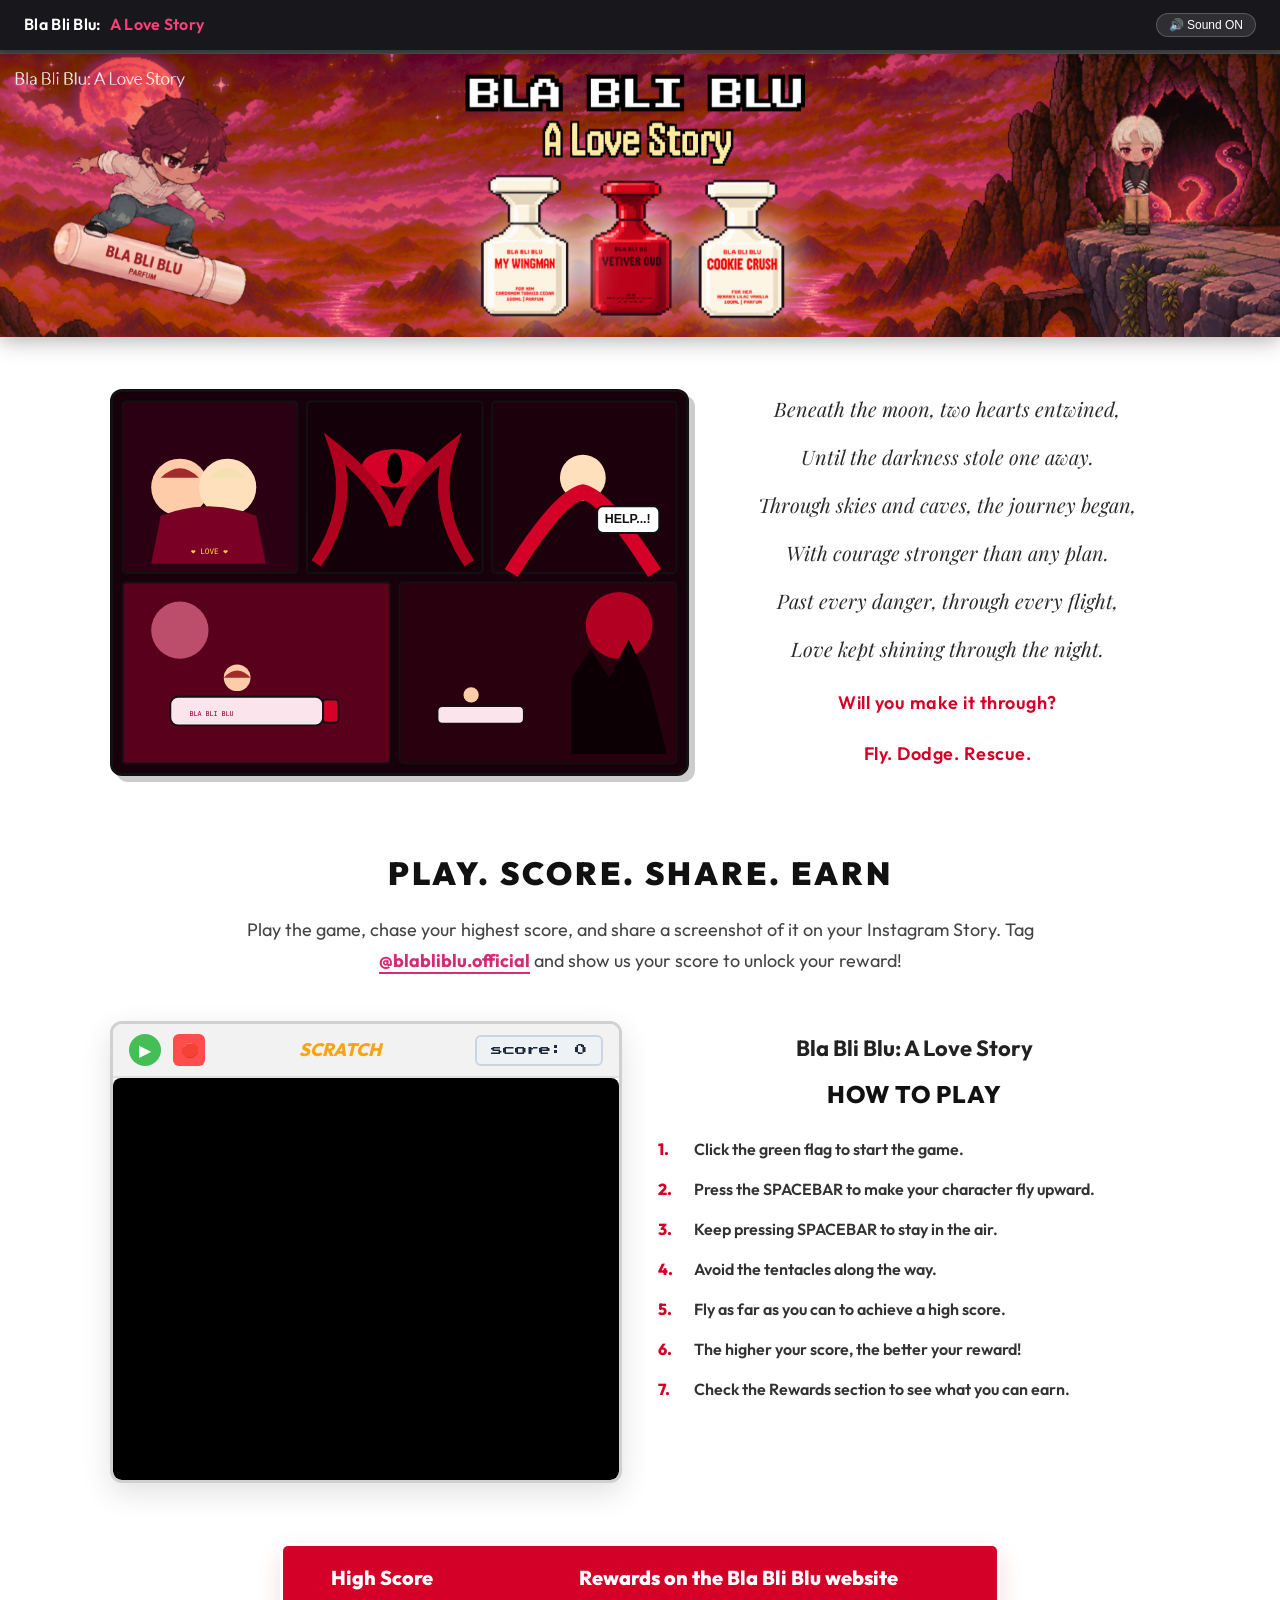
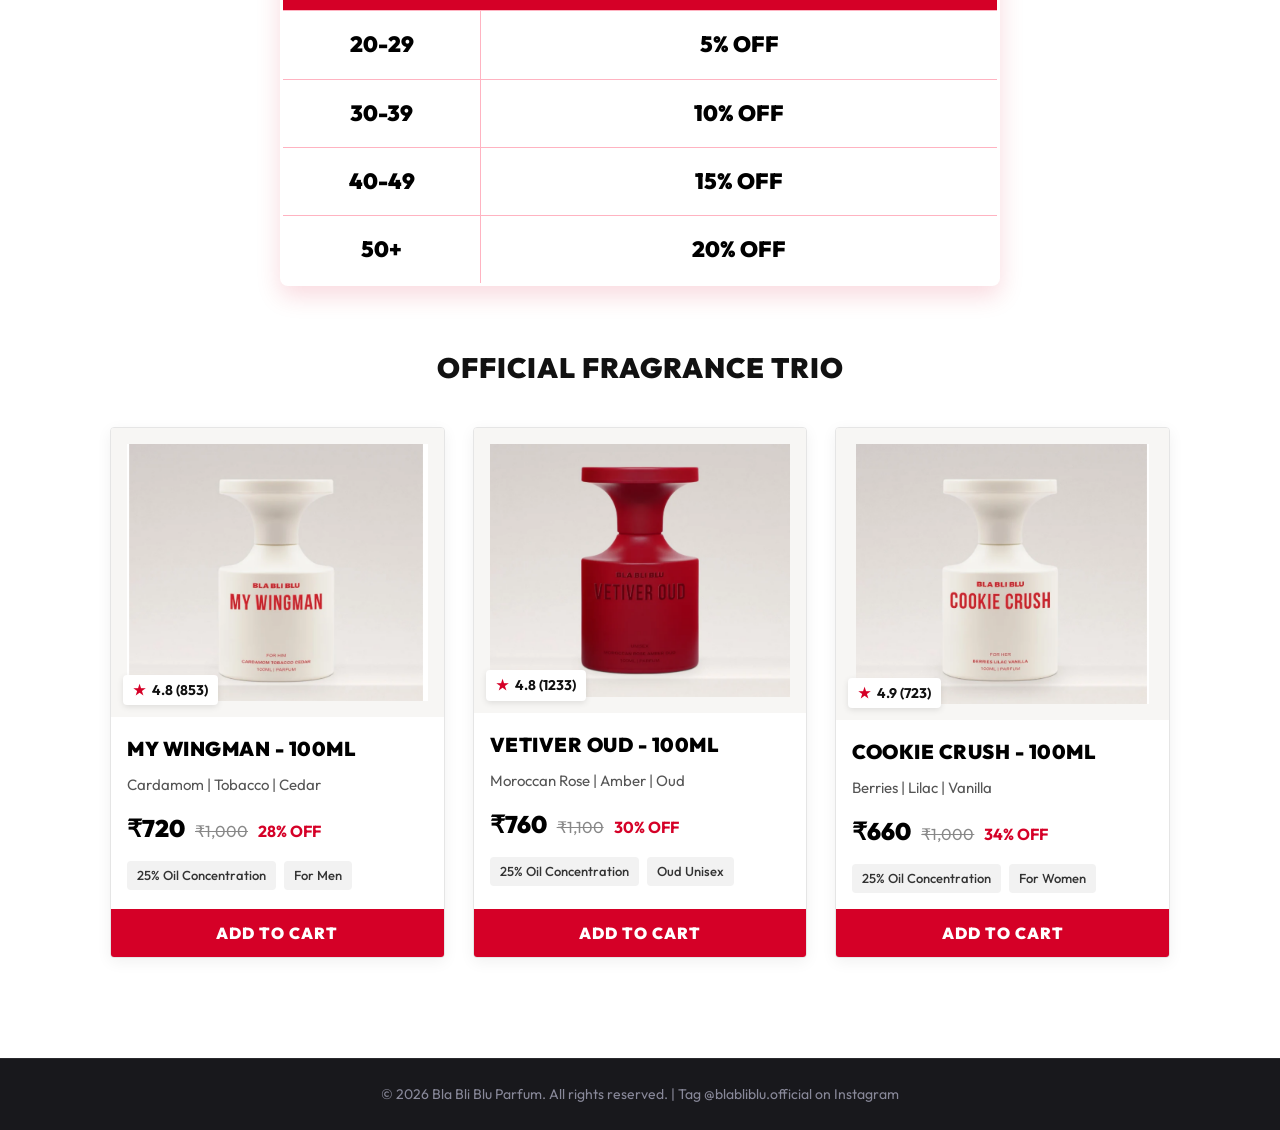
==== index.html @ e3fe6ef6 "Initial commit" ====
<!DOCTYPE html>
<html lang="en">
<head>
  <meta charset="UTF-8">
  <meta name="viewport" content="width=device-width, initial-scale=1.0">
  <title>Bla Bli Blu: A Love Story - Official Game & Fragrances</title>
  <meta name="description" content="Play Bla Bli Blu: A Love Story mini-game. Fly on your perfume rocket, dodge creepy tentacles, chase your high score, and unlock exclusive site rewards up to 20% OFF!">
  <link rel="stylesheet" href="styles.css">
</head>
<body>

  <!-- Top Navigation Bar -->
  <header class="site-header">
    <div class="brand">
      Bla Bli Blu: <span>A Love Story</span>
    </div>
    <button class="header-audio-toggle" id="btnAudioToggle" onclick="toggleAudio()">
      🔊 Sound ON
    </button>
  </header>

  <!-- Hero Banner Container (Displays assets/banner.png) -->
  <section class="hero-banner-wrap">
    <img 
      src="assets/banner.png" 
      alt="Bla Bli Blu: A Love Story Banner" 
      class="hero-banner-img"
    >
  </section>

  <!-- Main Content Container -->
  <main class="content-container">

    <!-- Story Gallery & Poem Section -->
    <section class="story-grid-section">
      <!-- 5 Comic Panels Image Card (assets/comic.png with robust fallbacks) -->
      <div class="comic-single-card">
        <img 
          src="assets/comic.png" 
          alt="Bla Bli Blu: A Love Story Comic Panels"
          id="comicStoryImg"
          onerror="this.src='media__1789239746886.png'; this.onerror=function(){ this.src='file:///C:/Users/chand/.gemini/antigravity-ide/brain/ad5d8346-c7cc-41c5-a336-2d7b3becb6f8/media__1789240335568.png'; this.onerror=function(){ this.src='assets/comic.svg'; }; };"
        >
      </div>

      <!-- Poem Column -->
      <div class="poem-container">
        <div class="poem-text">
          <p>Beneath the moon, two hearts entwined,</p>
          <p>Until the darkness stole one away.</p>
          <p>Through skies and caves, the journey began,</p>
          <p>With courage stronger than any plan.</p>
          <p>Past every danger, through every flight,</p>
          <p>Love kept shining through the night.</p>
          <p class="poem-highlight">Will you make it through?</p>
          <p class="poem-highlight">Fly. Dodge. Rescue.</p>
        </div>
      </div>
    </section>

    <!-- Campaign Tagline Section -->
    <section class="promo-callout">
      <h2 class="promo-heading">PLAY. SCORE. SHARE. EARN</h2>
      <p class="promo-description">
        Play the game, chase your highest score, and share a screenshot of it on your Instagram Story. 
        Tag <a href="https://instagram.com/blabliblu.official" target="_blank" class="insta-tag">@blabliblu.official</a> and show us your score to unlock your reward!
      </p>
    </section>

    <!-- Scratch Game & Instructions Grid -->
    <section class="game-section-grid">
      <!-- Game Container (Scratch Style Embed) -->
      <div class="scratch-container">
        <div class="scratch-bar">
          <div class="scratch-controls">
            <button class="scratch-btn green-flag" title="Start Game">▶</button>
            <button class="scratch-btn red-stop" title="Stop Game">🛑</button>
          </div>
          <div class="scratch-badge">SCRATCH</div>
          <div class="scratch-score-badge" id="scratchScore">score: 0</div>
        </div>

        <div class="game-viewport" style="height: 402px; background: #000000; border-radius: 8px; overflow: hidden; display: flex; justify-content: center; align-items: center;">
          <iframe src="https://scratch.mit.edu/projects/1380101506/embed" allowtransparency="true" width="485" height="402" frameborder="0" scrolling="no" allowfullscreen style="border: none; max-width: 100%; height: 402px;"></iframe>
        </div>
      </div>

      <!-- How to Play Instructions Column -->
      <div class="instructions-column">
        <div class="instructions-header">
          <div class="instructions-title-main">Bla Bli Blu: A Love Story</div>
          <div class="instructions-title-sub">HOW TO PLAY</div>
        </div>

        <ol class="steps-list">
          <li>
            <span class="step-num">1.</span>
            <span>Click the green flag to start the game.</span>
          </li>
          <li>
            <span class="step-num">2.</span>
            <span>Press the SPACEBAR to make your character fly upward.</span>
          </li>
          <li>
            <span class="step-num">3.</span>
            <span>Keep pressing SPACEBAR to stay in the air.</span>
          </li>
          <li>
            <span class="step-num">4.</span>
            <span>Avoid the tentacles along the way.</span>
          </li>
          <li>
            <span class="step-num">5.</span>
            <span>Fly as far as you can to achieve a high score.</span>
          </li>
          <li>
            <span class="step-num">6.</span>
            <span>The higher your score, the better your reward!</span>
          </li>
          <li>
            <span class="step-num">7.</span>
            <span>Check the Rewards section to see what you can earn.</span>
          </li>
        </ol>
      </div>
    </section>

    <!-- Rewards Section -->
    <section class="rewards-section">
      <table class="rewards-table">
        <thead>
          <tr>
            <th>High Score</th>
            <th>Rewards on the Bla Bli Blu website</th>
          </tr>
        </thead>
        <tbody>
          <tr>
            <td>20-29</td>
            <td>5% OFF</td>
          </tr>
          <tr>
            <td>30-39</td>
            <td>10% OFF</td>
          </tr>
          <tr>
            <td>40-49</td>
            <td>15% OFF</td>
          </tr>
          <tr>
            <td>50+</td>
            <td>20% OFF</td>
          </tr>
        </tbody>
      </table>
    </section>

    <!-- Products Collection Showcase (Matching Screenshots 1, 2, 3) -->
    <section class="products-section">
      <h2 class="section-title-center">Official Fragrance Trio</h2>
      <div class="products-grid">
        
        <!-- Product 1: MY WINGMAN - 100ML -->
        <div class="official-product-card">
          <div>
            <div class="product-img-wrapper">
              <img 
                src="assets/my_wingman.png" 
                alt="MY WINGMAN - 100ML"
                onerror="this.src='assets/my_wingman.svg';"
              >
              <div class="rating-badge">
                <span class="star-icon">★</span> 4.8 (853)
              </div>
            </div>
            <div class="product-info-body">
              <h3 class="product-title-bold">MY WINGMAN - 100ML</h3>
              <p class="product-notes-sub">Cardamom | Tobacco | Cedar</p>
              <div class="price-row">
                <span class="price-current">₹720</span>
                <span class="price-original">₹1,000</span>
                <span class="price-discount">28% OFF</span>
              </div>
              <div class="badge-pills-row">
                <span class="badge-pill">25% Oil Concentration</span>
                <span class="badge-pill">For Men</span>
              </div>
            </div>
          </div>
          <button class="btn-add-to-cart" onclick="addToCart('MY WINGMAN')">ADD TO CART</button>
        </div>

        <!-- Product 2: VETIVER OUD - 100ML -->
        <div class="official-product-card">
          <div>
            <div class="product-img-wrapper">
              <img 
                src="assets/vetiver_oud.png" 
                alt="VETIVER OUD - 100ML"
                onerror="this.src='assets/vetiver_oud.svg';"
              >
              <div class="rating-badge">
                <span class="star-icon">★</span> 4.8 (1233)
              </div>
            </div>
            <div class="product-info-body">
              <h3 class="product-title-bold">VETIVER OUD - 100ML</h3>
              <p class="product-notes-sub">Moroccan Rose | Amber | Oud</p>
              <div class="price-row">
                <span class="price-current">₹760</span>
                <span class="price-original">₹1,100</span>
                <span class="price-discount">30% OFF</span>
              </div>
              <div class="badge-pills-row">
                <span class="badge-pill">25% Oil Concentration</span>
                <span class="badge-pill">Oud Unisex</span>
              </div>
            </div>
          </div>
          <button class="btn-add-to-cart" onclick="addToCart('VETIVER OUD')">ADD TO CART</button>
        </div>

        <!-- Product 3: COOKIE CRUSH - 100ML -->
        <div class="official-product-card">
          <div>
            <div class="product-img-wrapper">
              <img 
                src="assets/cookie_crush.png" 
                alt="COOKIE CRUSH - 100ML"
                onerror="this.src='assets/cookie_crush.svg';"
              >
              <div class="rating-badge">
                <span class="star-icon">★</span> 4.9 (723)
              </div>
            </div>
            <div class="product-info-body">
              <h3 class="product-title-bold">COOKIE CRUSH - 100ML</h3>
              <p class="product-notes-sub">Berries | Lilac | Vanilla</p>
              <div class="price-row">
                <span class="price-current">₹660</span>
                <span class="price-original">₹1,000</span>
                <span class="price-discount">34% OFF</span>
              </div>
              <div class="badge-pills-row">
                <span class="badge-pill">25% Oil Concentration</span>
                <span class="badge-pill">For Women</span>
              </div>
            </div>
          </div>
          <button class="btn-add-to-cart" onclick="addToCart('COOKIE CRUSH')">ADD TO CART</button>
        </div>

      </div>
    </section>

  </main>

  <!-- Footer -->
  <footer>
    <p>© 2026 Bla Bli Blu Parfum. All rights reserved. | Tag @blabliblu.official on Instagram</p>
  </footer>

  <!-- Fallback & Image Loader Logic -->
  <script>
    function addToCart(productName) {
      alert(`Added ${productName} to your cart!`);
    }

    let isAudioOn = true;
    function toggleAudio() {
      isAudioOn = !isAudioOn;
      document.getElementById('btnAudioToggle').innerText = isAudioOn ? '🔊 Sound ON' : '🔇 Sound OFF';
    }

    // Image fallback sequence for local server or file mode
    function tryLoadNextBannerSrc(img) {
      const sources = [
        "media__1789240412356.png",
        "file:///C:/Users/chand/.gemini/antigravity-ide/brain/ad5d8346-c7cc-41c5-a336-2d7b3becb6f8/media__1789240412356.png"
      ];
      let step = parseInt(img.dataset.step || "0");
      if (step < sources.length) {
        img.dataset.step = step + 1;
        img.src = sources[step];
      } else {
        img.style.display = "none"; // Hide broken image element so SVG animated stage displays perfectly!
      }
    }

    function tryLoadNextComicSrc(img) {
      const sources = [
        "media__1789240335568.png",
        "file:///C:/Users/chand/.gemini/antigravity-ide/brain/ad5d8346-c7cc-41c5-a336-2d7b3becb6f8/media__1789240335568.png"
      ];
      let step = parseInt(img.dataset.step || "0");
      if (step < sources.length) {
        img.dataset.step = step + 1;
        img.src = sources[step];
      }
    }

    function tryLoadNextProductSrc(img, name) {
      const mapping = {
        'my_wingman': ['media__1789240280755.png', 'file:///C:/Users/chand/.gemini/antigravity-ide/brain/ad5d8346-c7cc-41c5-a336-2d7b3becb6f8/media__1789240280755.png'],
        'vetiver_oud': ['media__1789240296456.png', 'file:///C:/Users/chand/.gemini/antigravity-ide/brain/ad5d8346-c7cc-41c5-a336-2d7b3becb6f8/media__1789240296456.png'],
        'cookie_crush': ['media__1789240315242.png', 'file:///C:/Users/chand/.gemini/antigravity-ide/brain/ad5d8346-c7cc-41c5-a336-2d7b3becb6f8/media__1789240315242.png']
      };
      const sources = mapping[name] || [];
      let step = parseInt(img.dataset.step || "0");
      if (step < sources.length) {
        img.dataset.step = step + 1;
        img.src = sources[step];
      } else {
        // SVG Vector Bottle Fallback
        const isRed = name === 'vetiver_oud';
        const color = isRed ? '#d50027' : '#ffffff';
        const capColor = isRed ? '#800018' : '#f0f0f0';
        const label = name.replace('_', ' ').toUpperCase();
        
        const wrapper = img.parentElement;
        img.style.display = 'none';
        
        const svg = document.createElementNS("http://www.w3.org/2000/svg", "svg");
        svg.setAttribute("class", "svg-bottle-art");
        svg.setAttribute("viewBox", "0 0 140 220");
        svg.innerHTML = `
          <rect x="50" y="20" width="40" height="24" rx="5" fill="${capColor}" stroke="#111" stroke-width="3"/>
          <path d="M 30,55 Q 70,45 110,55 L 110,190 Q 70,195 30,190 Z" fill="${color}" stroke="#111" stroke-width="3"/>
          <text x="70" y="110" font-family="'Outfit', sans-serif" font-size="11" font-weight="900" text-anchor="middle" fill="${isRed ? '#fff' : '#d50027'}">BLA BLI BLU</text>
          <text x="70" y="128" font-family="'Outfit', sans-serif" font-size="12" font-weight="900" text-anchor="middle" fill="${isRed ? '#fff' : '#111'}">${label}</text>
        `;
        wrapper.appendChild(svg);
      }
    }
  </script>
</body>
</html>
---- styles.css ----
/* Google Fonts Import */
@import url('https://fonts.googleapis.com/css2?family=Press+Start+2P&family=Outfit:wght@400;500;600;700;800;900&family=Playfair+Display:ital,wght@0,600;1,400;1,600&display=swap');

:root {
  --bg-dark: #121215;
  --bg-card: #ffffff;
  --header-bg: #18181c;
  --primary-red: #d50027;
  --primary-red-hover: #b0001f;
  --accent-pink: #ff407d;
  --accent-yellow: #ffc107;
  --text-main: #111111;
  --text-muted: #666666;
  --border-color: #e0e0e0;
  --font-pixel: 'Press Start 2P', monospace, cursive;
  --font-sans: 'Outfit', -apple-system, BlinkMacSystemFont, sans-serif;
  --font-poem: 'Playfair Display', Georgia, serif;
}

* {
  box-sizing: border-box;
  margin: 0;
  padding: 0;
}

body {
  font-family: var(--font-sans);
  background-color: #ffffff;
  color: var(--text-main);
  line-height: 1.6;
  overflow-x: hidden;
}

/* Header Bar */
.site-header {
  background-color: var(--header-bg);
  color: #ffffff;
  padding: 12px 24px;
  font-size: 15px;
  font-weight: 500;
  display: flex;
  align-items: center;
  justify-content: space-between;
  box-shadow: 0 2px 10px rgba(0,0,0,0.3);
  position: sticky;
  top: 0;
  z-index: 100;
}

.site-header .brand {
  font-family: var(--font-sans);
  font-size: 16px;
  font-weight: 600;
  letter-spacing: 0.3px;
  display: flex;
  align-items: center;
  gap: 8px;
}

.site-header .brand span {
  color: var(--accent-pink);
}

.header-audio-toggle {
  background: rgba(255,255,255,0.1);
  border: 1px solid rgba(255,255,255,0.2);
  color: #fff;
  padding: 4px 12px;
  border-radius: 20px;
  cursor: pointer;
  font-size: 12px;
  display: flex;
  align-items: center;
  gap: 6px;
  transition: all 0.2s ease;
}

.header-audio-toggle:hover {
  background: rgba(255,255,255,0.25);
}

/* Hero Banner Container */
.hero-banner-wrap {
  width: 100%;
  background: #18000a;
  box-shadow: 0 4px 20px rgba(0,0,0,0.3);
  display: flex;
  justify-content: center;
  align-items: center;
  overflow: hidden;
}

.hero-banner-img {
  width: 100%;
  height: auto;
  display: block;
  max-width: 100%;
  object-fit: cover;
}

@keyframes floatParticles {
  0% { background-position: 0 0; }
  100% { background-position: 600px -150px; }
}

/* Animated Main Title */
.hero-title-box {
  text-align: center;
  margin-top: 10px;
}

.hero-title-text {
  font-family: var(--font-pixel);
  font-size: 40px;
  color: #ffffff;
  text-shadow: 
    4px 4px 0px #000,
    -2px -2px 0px #000,
    2px -2px 0px #000,
    -2px 2px 0px #000,
    0 0 20px rgba(255, 64, 125, 0.8);
  letter-spacing: 4px;
  animation: titleGlow 2.5s ease-in-out infinite alternate;
}

@keyframes titleGlow {
  0% { text-shadow: 4px 4px 0px #000, 0 0 10px rgba(255, 64, 125, 0.5); }
  100% { text-shadow: 4px 4px 0px #000, 0 0 25px rgba(255, 213, 79, 0.9); }
}

.hero-subtitle-text {
  font-family: var(--font-pixel);
  font-size: 20px;
  color: #ffd54f;
  text-shadow: 3px 3px 0px #000;
  letter-spacing: 1px;
  margin-top: 4px;
}

/* Stage Row (Left Rider, Center Trio, Right Cliff) */
.hero-stage-row {
  display: flex;
  align-items: flex-end;
  justify-content: space-between;
  width: 100%;
  margin-top: 15px;
}

/* Left Perfume Rocket Rider Animation */
.hero-rider-animated {
  display: flex;
  flex-direction: column;
  align-items: center;
  animation: rocketFloat 3s ease-in-out infinite alternate;
}

@keyframes rocketFloat {
  0% { transform: translateY(0px) rotate(-2deg); }
  100% { transform: translateY(-14px) rotate(2deg); }
}

.rocket-svg-box {
  width: 220px;
  height: 90px;
  filter: drop-shadow(0 6px 12px rgba(0,0,0,0.5));
}

/* Center Perfume Trio Showcase */
.hero-trio-box {
  display: flex;
  gap: 14px;
  align-items: flex-end;
  background: rgba(0, 0, 0, 0.45);
  padding: 12px 20px;
  border-radius: 14px;
  backdrop-filter: blur(6px);
  border: 2px solid rgba(255, 255, 255, 0.15);
}

.trio-bottle {
  width: 90px;
  background: #ffffff;
  border: 2.5px solid #111;
  border-radius: 10px;
  padding: 8px 6px;
  text-align: center;
  box-shadow: 3px 3px 0px rgba(0,0,0,0.5);
  transition: transform 0.2s ease;
}

.trio-bottle:hover {
  transform: translateY(-6px) scale(1.06);
}

.trio-bottle.red-variant {
  background: #d50027;
  color: #ffffff;
}

.trio-cap {
  width: 32px;
  height: 18px;
  margin: -16px auto 6px;
  border: 2.5px solid #111;
  border-radius: 4px;
  background: #f0f0f0;
}

.trio-bottle.red-variant .trio-cap {
  background: #800018;
}

.trio-title {
  font-family: var(--font-pixel);
  font-size: 7.5px;
  font-weight: bold;
  line-height: 1.2;
}

.trio-sub {
  font-size: 6.5px;
  opacity: 0.85;
  font-weight: 600;
  margin-top: 2px;
}

/* Right Cliffside Character */
.hero-cliff-box {
  display: flex;
  align-items: flex-end;
  gap: 8px;
  animation: caveGlow 2s ease-in-out infinite alternate;
}

@keyframes caveGlow {
  0% { filter: drop-shadow(0 0 5px rgba(213, 0, 39, 0.4)); }
  100% { filter: drop-shadow(0 0 18px rgba(255, 64, 125, 0.9)); }
}

.cliff-character-avatar {
  font-size: 44px;
}

/* Main Content Container */
.content-container {
  max-width: 1100px;
  margin: 0 auto;
  padding: 40px 20px;
}

/* Story Section */
.story-grid-section {
  display: grid;
  grid-template-columns: 1.3fr 1fr;
  gap: 36px;
  align-items: center;
  margin-bottom: 60px;
}

.comic-single-card {
  border-radius: 12px;
  overflow: hidden;
  border: 3px solid #111;
  box-shadow: 6px 6px 0px rgba(0, 0, 0, 0.2);
  background: #18000a;
  transition: transform 0.3s ease, box-shadow 0.3s ease;
}

.comic-single-card:hover {
  transform: translateY(-4px);
  box-shadow: 8px 8px 0px rgba(213, 0, 39, 0.4);
}

.comic-single-card img {
  width: 100%;
  height: auto;
  display: block;
}

.poem-container {
  padding: 10px 20px;
  text-align: center;
}

.poem-text {
  font-family: var(--font-poem);
  font-style: italic;
  font-size: 20px;
  line-height: 2.2;
  color: #2b2b2b;
}

.poem-text p {
  margin-bottom: 4px;
}

.poem-highlight {
  font-weight: 600;
  font-style: normal;
  font-family: var(--font-sans);
  font-size: 18px;
  color: var(--primary-red);
  letter-spacing: 0.5px;
  margin-top: 12px;
}

/* Promo Tagline Section */
.promo-callout {
  text-align: center;
  margin-bottom: 45px;
}

.promo-heading {
  font-family: var(--font-sans);
  font-size: 32px;
  font-weight: 900;
  letter-spacing: 3px;
  color: #111111;
  text-transform: uppercase;
  margin-bottom: 16px;
}

.promo-description {
  max-width: 820px;
  margin: 0 auto;
  font-size: 18px;
  color: #444444;
  line-height: 1.7;
}

.insta-tag {
  color: #d62976;
  font-weight: 700;
  text-decoration: none;
  border-bottom: 2px solid #d62976;
  transition: opacity 0.2s ease;
}

.insta-tag:hover {
  opacity: 0.8;
}

/* Game & Instructions Grid */
.game-section-grid {
  display: grid;
  grid-template-columns: 1fr 1fr;
  gap: 36px;
  align-items: start;
  margin-bottom: 60px;
}

.scratch-container {
  background: #ffffff;
  border: 3px solid #d0d0d0;
  border-radius: 12px;
  overflow: hidden;
  box-shadow: 0 10px 30px rgba(0,0,0,0.12);
}

.scratch-bar {
  background: #f2f2f2;
  border-bottom: 2px solid #e0e0e0;
  padding: 10px 16px;
  display: flex;
  align-items: center;
  justify-content: space-between;
}

.scratch-controls {
  display: flex;
  align-items: center;
  gap: 12px;
}

.scratch-btn {
  width: 32px;
  height: 32px;
  border-radius: 50%;
  border: none;
  cursor: pointer;
  display: flex;
  align-items: center;
  justify-content: center;
}

.green-flag {
  background: #45bf55;
  color: #fff;
  font-size: 16px;
}

.red-stop {
  background: #ff4d4d;
  color: #fff;
  border-radius: 6px;
  font-size: 14px;
}

.scratch-badge {
  font-weight: 800;
  color: #fca311;
  font-size: 18px;
  font-style: italic;
}

.scratch-score-badge {
  background: #eef2f5;
  border: 2px solid #cbd5e1;
  border-radius: 6px;
  padding: 4px 14px;
  font-family: var(--font-pixel);
  font-size: 12px;
  color: #1e293b;
}

/* Instructions Column */
.instructions-column {
  padding-top: 10px;
}

.instructions-header {
  text-align: center;
  margin-bottom: 24px;
}

.instructions-title-main {
  font-size: 22px;
  font-weight: 700;
  color: #222222;
  margin-bottom: 8px;
}

.instructions-title-sub {
  font-size: 24px;
  font-weight: 800;
  color: #111111;
  letter-spacing: 1px;
}

.steps-list {
  list-style: none;
  display: flex;
  flex-direction: column;
  gap: 16px;
}

.steps-list li {
  font-size: 16px;
  font-weight: 600;
  color: #333333;
  display: flex;
  align-items: flex-start;
  gap: 12px;
  line-height: 1.5;
}

.step-num {
  font-weight: 800;
  color: var(--primary-red);
  min-width: 24px;
}

/* Rewards Table */
.rewards-section {
  max-width: 720px;
  margin: 0 auto 60px;
}

.rewards-table {
  width: 100%;
  border-collapse: collapse;
  border: 3px solid var(--primary-red);
  border-radius: 8px;
  overflow: hidden;
  box-shadow: 0 10px 25px rgba(213, 0, 39, 0.15);
}

.rewards-table th {
  background-color: var(--primary-red);
  color: #ffffff;
  padding: 16px;
  font-size: 20px;
  font-weight: 800;
  text-align: center;
}

.rewards-table td {
  padding: 16px;
  text-align: center;
  font-size: 22px;
  font-weight: 900;
  color: #000000;
  border: 1.5px solid #ffb3c1;
  background-color: #ffffff;
}

/* Official Product Cards Grid (Matching Screenshots 1, 2, 3) */
.products-section {
  margin-bottom: 60px;
}

.section-title-center {
  text-align: center;
  font-size: 28px;
  font-weight: 900;
  letter-spacing: 1px;
  margin-bottom: 36px;
  color: #111;
  text-transform: uppercase;
}

.products-grid {
  display: grid;
  grid-template-columns: repeat(3, 1fr);
  gap: 28px;
}

.official-product-card {
  background: #ffffff;
  border: 1px solid #e5e5e5;
  border-radius: 4px;
  overflow: hidden;
  display: flex;
  flex-direction: column;
  justify-content: space-between;
  box-shadow: 0 4px 15px rgba(0,0,0,0.06);
  transition: transform 0.25s ease, box-shadow 0.25s ease;
}

.official-product-card:hover {
  transform: translateY(-4px);
  box-shadow: 0 10px 25px rgba(0,0,0,0.12);
}

.product-img-wrapper {
  position: relative;
  width: 100%;
  background: #f7f6f4;
  padding: 16px;
  display: flex;
  align-items: center;
  justify-content: center;
  min-height: 280px;
  overflow: hidden;
}

.product-img-wrapper img {
  max-width: 100%;
  max-height: 260px;
  width: auto;
  height: auto;
  display: block;
  object-fit: contain;
}

/* SVG Bottle Art Fallback */
.svg-bottle-art {
  width: 140px;
  height: 220px;
  display: block;
}

.rating-badge {
  position: absolute;
  bottom: 12px;
  left: 12px;
  background: #ffffff;
  padding: 4px 10px;
  border-radius: 4px;
  font-size: 14px;
  font-weight: 700;
  color: #111;
  display: flex;
  align-items: center;
  gap: 6px;
  box-shadow: 0 2px 6px rgba(0,0,0,0.1);
  z-index: 5;
}

.rating-badge .star-icon {
  color: #d50027;
  font-size: 14px;
}

.product-info-body {
  padding: 16px;
  display: flex;
  flex-direction: column;
  gap: 8px;
  flex-grow: 1;
}

.product-title-bold {
  font-family: var(--font-sans);
  font-size: 20px;
  font-weight: 900;
  color: #000000;
  text-transform: uppercase;
  letter-spacing: 0.5px;
}

.product-notes-sub {
  font-size: 15px;
  color: #555555;
  font-weight: 400;
}

.price-row {
  display: flex;
  align-items: baseline;
  gap: 10px;
  margin-top: 4px;
}

.price-current {
  font-size: 24px;
  font-weight: 900;
  color: #000000;
}

.price-original {
  font-size: 16px;
  color: #888888;
  text-decoration: line-through;
}

.price-discount {
  font-size: 16px;
  font-weight: 700;
  color: #d50027;
}

.badge-pills-row {
  display: flex;
  gap: 8px;
  margin-top: 6px;
  flex-wrap: wrap;
}

.badge-pill {
  background: #f2f2f2;
  color: #333333;
  font-size: 13px;
  font-weight: 500;
  padding: 4px 10px;
  border-radius: 4px;
}

.btn-add-to-cart {
  width: 100%;
  background: #d50027;
  color: #ffffff;
  border: none;
  padding: 14px 20px;
  font-family: var(--font-sans);
  font-size: 16px;
  font-weight: 900;
  letter-spacing: 1px;
  text-transform: uppercase;
  cursor: pointer;
  transition: background 0.2s ease;
}

.btn-add-to-cart:hover {
  background: #b0001f;
}

/* Footer */
footer {
  background: var(--header-bg);
  color: #888899;
  text-align: center;
  padding: 24px;
  font-size: 14px;
  border-top: 1px solid rgba(255,255,255,0.08);
}

@media (max-width: 900px) {
  .story-grid-section,
  .game-section-grid,
  .products-grid {
    grid-template-columns: 1fr;
  }
}
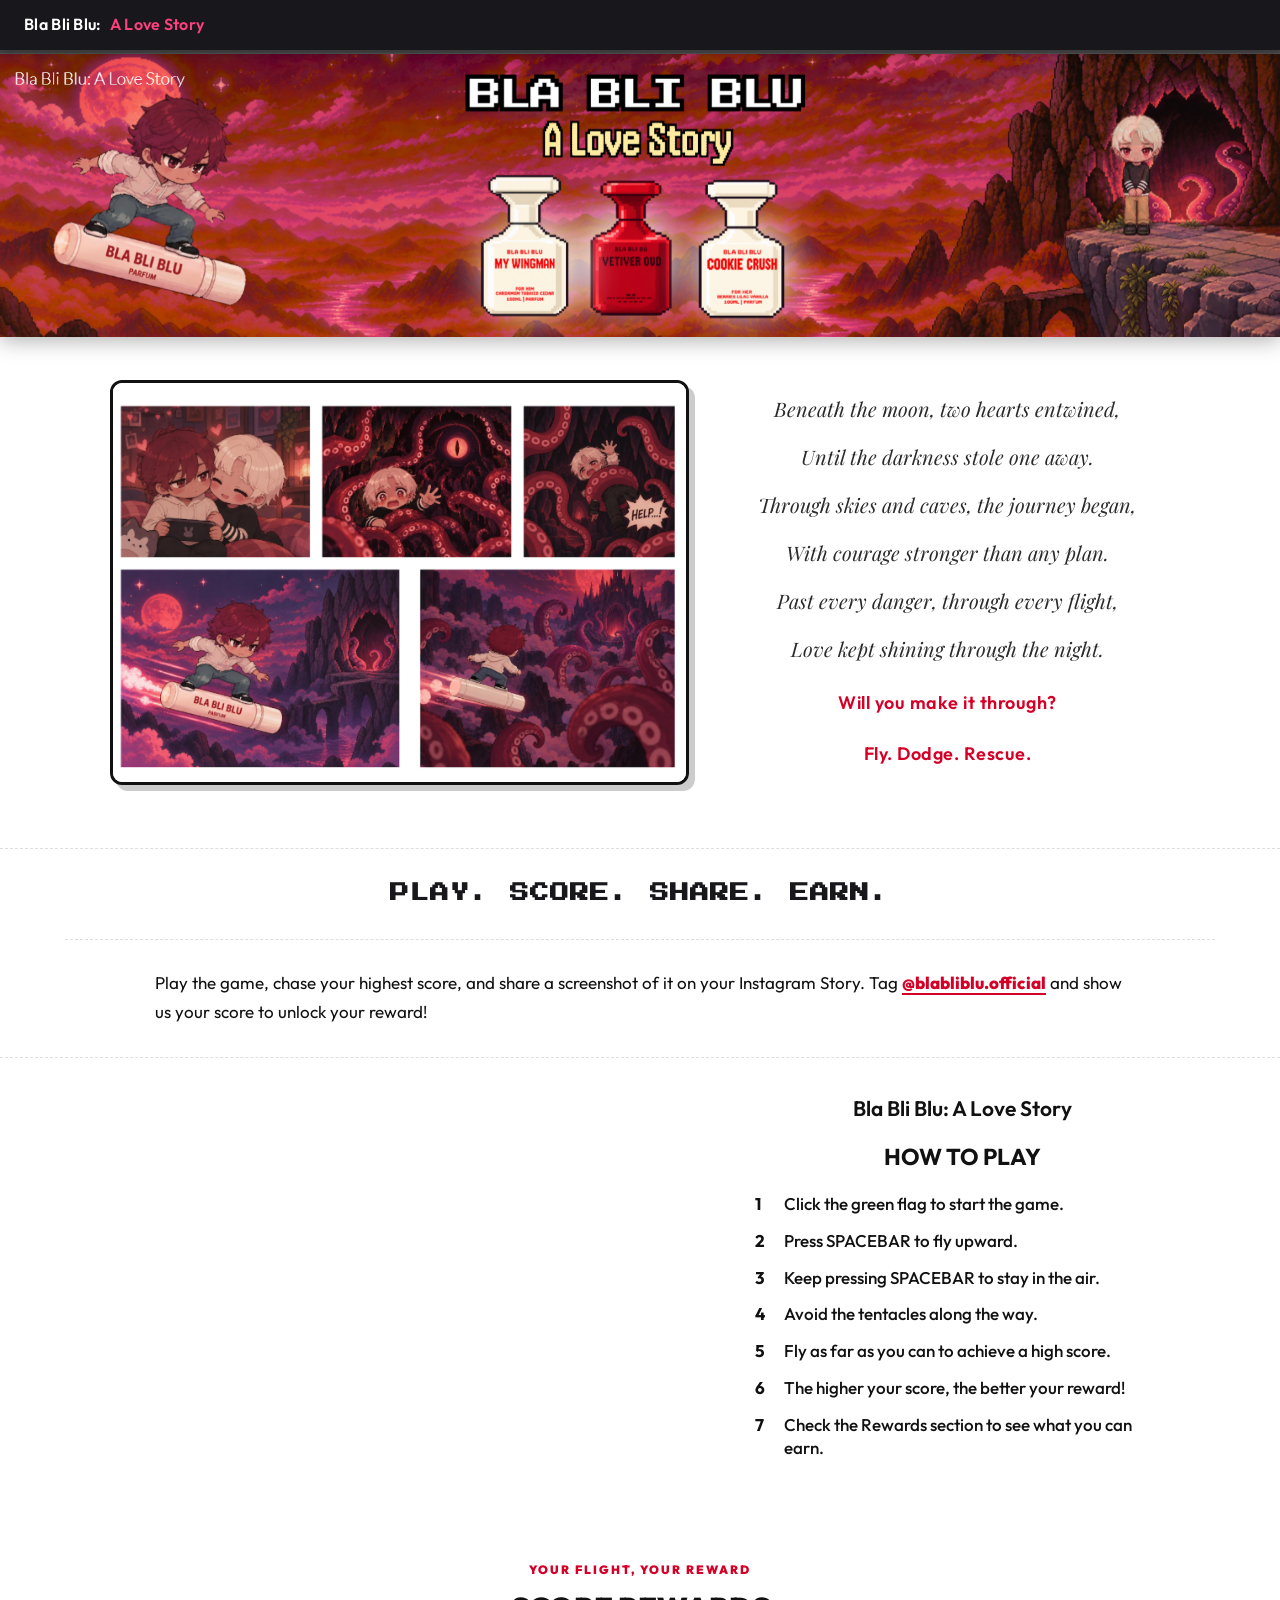
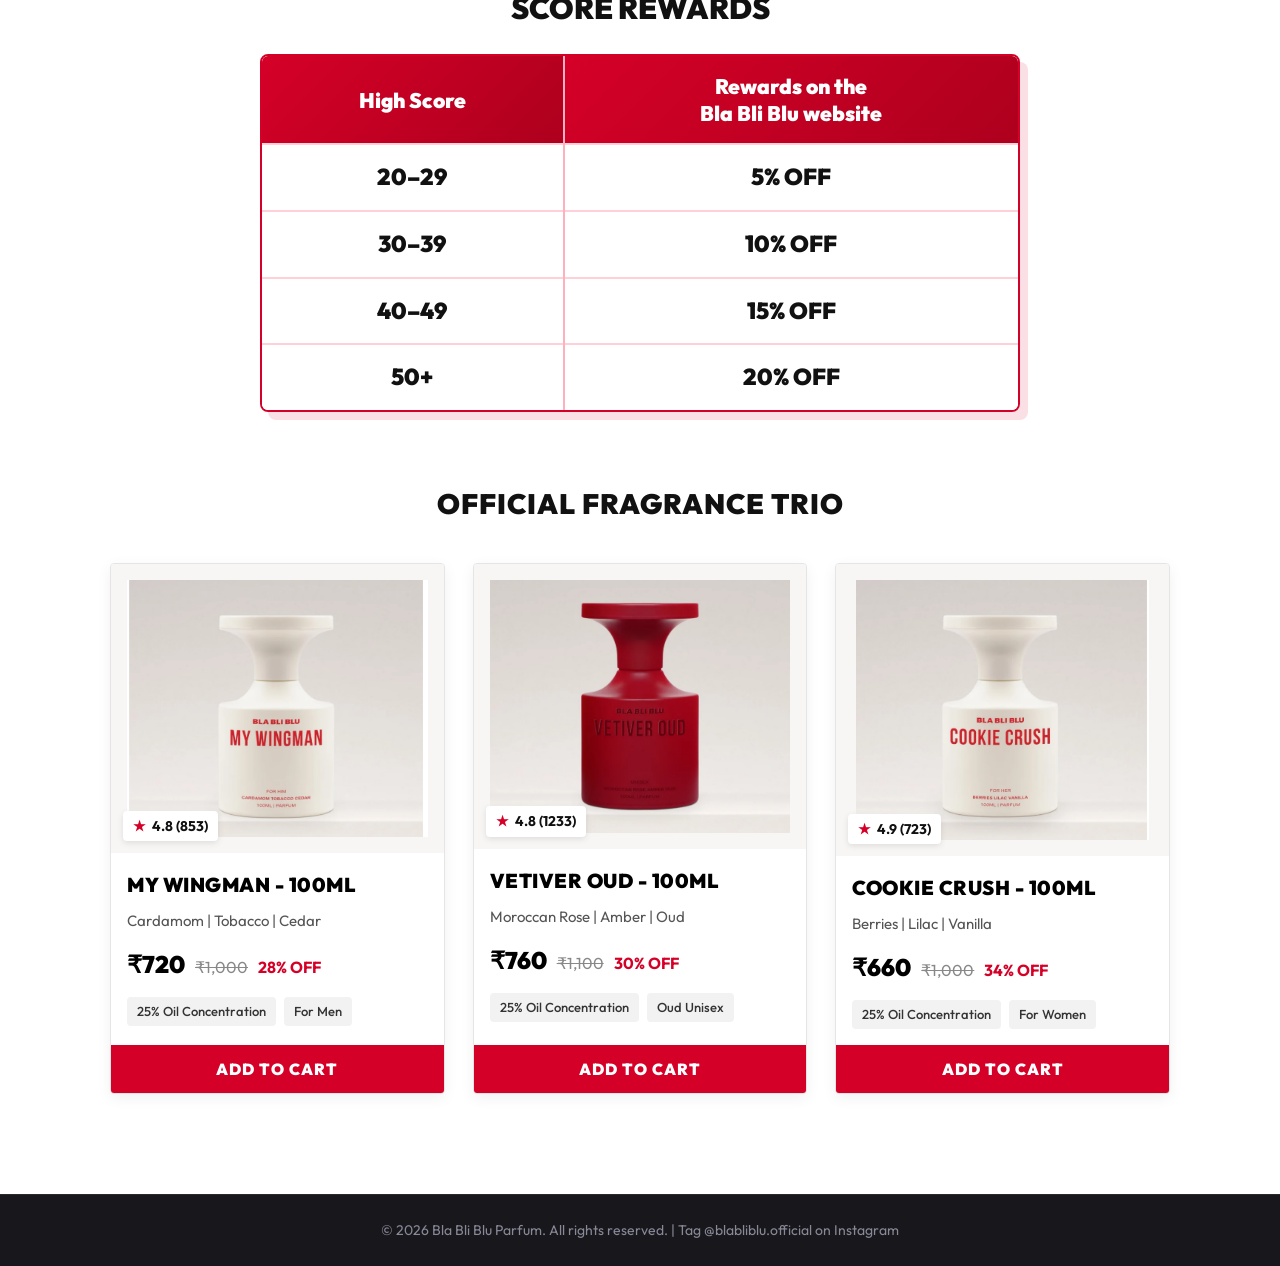
==== commit 8fc4ac65: "no game js" ====
--- a/index.html
+++ b/index.html
@@ -3,8 +3,8 @@
 <head>
   <meta charset="UTF-8">
   <meta name="viewport" content="width=device-width, initial-scale=1.0">
-  <title>Bla Bli Blu: A Love Story - Official Game & Fragrances</title>
-  <meta name="description" content="Play Bla Bli Blu: A Love Story mini-game. Fly on your perfume rocket, dodge creepy tentacles, chase your high score, and unlock exclusive site rewards up to 20% OFF!">
+  <title>Bla Bli Blu: A Love Story - Game & Official Fragrances</title>
+  <meta name="description" content="Play Bla Bli Blu: A Love Story, share your score, and explore the official fragrance collection.">
   <link rel="stylesheet" href="styles.css">
 </head>
 <body>
@@ -14,9 +14,6 @@
     <div class="brand">
       Bla Bli Blu: <span>A Love Story</span>
     </div>
-    <button class="header-audio-toggle" id="btnAudioToggle" onclick="toggleAudio()">
-      🔊 Sound ON
-    </button>
   </header>
 
   <!-- Hero Banner Container (Displays assets/banner.png) -->
@@ -35,11 +32,11 @@
     <section class="story-grid-section">
       <!-- 5 Comic Panels Image Card (assets/comic.png with robust fallbacks) -->
       <div class="comic-single-card">
-        <img 
-          src="assets/comic.png" 
+        <img
+          src="assets/cosmic.png"
           alt="Bla Bli Blu: A Love Story Comic Panels"
           id="comicStoryImg"
-          onerror="this.src='media__1789239746886.png'; this.onerror=function(){ this.src='file:///C:/Users/chand/.gemini/antigravity-ide/brain/ad5d8346-c7cc-41c5-a336-2d7b3becb6f8/media__1789240335568.png'; this.onerror=function(){ this.src='assets/comic.svg'; }; };"
+          onerror="this.src='assets/comic.svg';"
         >
       </div>
 
@@ -58,101 +55,58 @@
       </div>
     </section>
 
-    <!-- Campaign Tagline Section -->
-    <section class="promo-callout">
-      <h2 class="promo-heading">PLAY. SCORE. SHARE. EARN</h2>
-      <p class="promo-description">
-        Play the game, chase your highest score, and share a screenshot of it on your Instagram Story. 
-        Tag <a href="https://instagram.com/blabliblu.official" target="_blank" class="insta-tag">@blabliblu.official</a> and show us your score to unlock your reward!
-      </p>
-    </section>
-
-    <!-- Scratch Game & Instructions Grid -->
-    <section class="game-section-grid">
-      <!-- Game Container (Scratch Style Embed) -->
-      <div class="scratch-container">
-        <div class="scratch-bar">
-          <div class="scratch-controls">
-            <button class="scratch-btn green-flag" title="Start Game">▶</button>
-            <button class="scratch-btn red-stop" title="Stop Game">🛑</button>
-          </div>
-          <div class="scratch-badge">SCRATCH</div>
-          <div class="scratch-score-badge" id="scratchScore">score: 0</div>
-        </div>
-
-        <div class="game-viewport" style="height: 402px; background: #000000; border-radius: 8px; overflow: hidden; display: flex; justify-content: center; align-items: center;">
-          <iframe src="https://scratch.mit.edu/projects/1380101506/embed" allowtransparency="true" width="485" height="402" frameborder="0" scrolling="no" allowfullscreen style="border: none; max-width: 100%; height: 402px;"></iframe>
-        </div>
-      </div>
-
-      <!-- How to Play Instructions Column -->
-      <div class="instructions-column">
-        <div class="instructions-header">
-          <div class="instructions-title-main">Bla Bli Blu: A Love Story</div>
-          <div class="instructions-title-sub">HOW TO PLAY</div>
-        </div>
-
-        <ol class="steps-list">
-          <li>
-            <span class="step-num">1.</span>
-            <span>Click the green flag to start the game.</span>
-          </li>
-          <li>
-            <span class="step-num">2.</span>
-            <span>Press the SPACEBAR to make your character fly upward.</span>
-          </li>
-          <li>
-            <span class="step-num">3.</span>
-            <span>Keep pressing SPACEBAR to stay in the air.</span>
-          </li>
-          <li>
-            <span class="step-num">4.</span>
-            <span>Avoid the tentacles along the way.</span>
-          </li>
-          <li>
-            <span class="step-num">5.</span>
-            <span>Fly as far as you can to achieve a high score.</span>
-          </li>
-          <li>
-            <span class="step-num">6.</span>
-            <span>The higher your score, the better your reward!</span>
-          </li>
-          <li>
-            <span class="step-num">7.</span>
-            <span>Check the Rewards section to see what you can earn.</span>
-          </li>
-        </ol>
-      </div>
-    </section>
-
-    <!-- Rewards Section -->
-    <section class="rewards-section">
-      <table class="rewards-table">
-        <thead>
-          <tr>
-            <th>High Score</th>
-            <th>Rewards on the Bla Bli Blu website</th>
-          </tr>
-        </thead>
-        <tbody>
-          <tr>
-            <td>20-29</td>
-            <td>5% OFF</td>
-          </tr>
-          <tr>
-            <td>30-39</td>
-            <td>10% OFF</td>
-          </tr>
-          <tr>
-            <td>40-49</td>
-            <td>15% OFF</td>
-          </tr>
-          <tr>
-            <td>50+</td>
-            <td>20% OFF</td>
-          </tr>
-        </tbody>
-      </table>
+    <section class="game-experience" aria-labelledby="game-title">
+      <div class="game-promo">
+        <p class="game-kicker">PLAY. SCORE. SHARE. EARN.</p>
+        <p class="game-story" id="game-title">
+          Play the game, chase your highest score, and share a screenshot of it on your Instagram Story.
+          Tag <a href="https://www.instagram.com/blabliblu.official?utm_source=ig_web_button_share_sheet&amp;stkn=ZDNlZDc0MzIxNw==" target="_blank" rel="noopener noreferrer">@blabliblu.official</a>
+          and show us your score to unlock your reward!
+        </p>
+      </div>
+
+      <div class="game-layout">
+        <div class="game-player">
+          <iframe title="Bla Bli Blu game" src="https://scratch.mit.edu/projects/1380101506/embed" allowtransparency="true" width="485" height="402" frameborder="0" scrolling="no" allowfullscreen></iframe>
+        </div>
+
+        <aside class="game-guide" aria-labelledby="guide-title">
+          <div class="guide-heading">
+            <p>Bla Bli Blu: A Love Story</p>
+            <h3 id="guide-title">HOW TO PLAY</h3>
+          </div>
+          <ol class="guide-steps">
+            <li><b>1</b><span>Click the green flag to start the game.</span></li>
+            <li><b>2</b><span>Press SPACEBAR to fly upward.</span></li>
+            <li><b>3</b><span>Keep pressing SPACEBAR to stay in the air.</span></li>
+            <li><b>4</b><span>Avoid the tentacles along the way.</span></li>
+            <li><b>5</b><span>Fly as far as you can to achieve a high score.</span></li>
+            <li><b>6</b><span>The higher your score, the better your reward!</span></li>
+            <li><b>7</b><span>Check the Rewards section to see what you can earn.</span></li>
+          </ol>
+        </aside>
+      </div>
+    </section>
+
+    <section class="rewards-section" aria-labelledby="rewards-title">
+      <p class="rewards-kicker">YOUR FLIGHT, YOUR REWARD</p>
+      <h2 id="rewards-title">Score Rewards</h2>
+      <div class="rewards-table-wrap">
+        <table class="rewards-table">
+          <thead>
+            <tr>
+              <th scope="col">High Score</th>
+              <th scope="col">Rewards on the<br>Bla Bli Blu website</th>
+            </tr>
+          </thead>
+          <tbody>
+            <tr><td>20–29</td><td>5% OFF</td></tr>
+            <tr><td>30–39</td><td>10% OFF</td></tr>
+            <tr><td>40–49</td><td>15% OFF</td></tr>
+            <tr><td>50+</td><td>20% OFF</td></tr>
+          </tbody>
+        </table>
+      </div>
     </section>
 
     <!-- Products Collection Showcase (Matching Screenshots 1, 2, 3) -->
@@ -264,12 +218,6 @@
   <script>
     function addToCart(productName) {
       alert(`Added ${productName} to your cart!`);
-    }
-
-    let isAudioOn = true;
-    function toggleAudio() {
-      isAudioOn = !isAudioOn;
-      document.getElementById('btnAudioToggle').innerText = isAudioOn ? '🔊 Sound ON' : '🔇 Sound OFF';
     }
 
     // Image fallback sequence for local server or file mode
--- a/styles.css
+++ b/styles.css
@@ -61,24 +61,6 @@
   color: var(--accent-pink);
 }
 
-.header-audio-toggle {
-  background: rgba(255,255,255,0.1);
-  border: 1px solid rgba(255,255,255,0.2);
-  color: #fff;
-  padding: 4px 12px;
-  border-radius: 20px;
-  cursor: pointer;
-  font-size: 12px;
-  display: flex;
-  align-items: center;
-  gap: 6px;
-  transition: all 0.2s ease;
-}
-
-.header-audio-toggle:hover {
-  background: rgba(255,255,255,0.25);
-}
-
 /* Hero Banner Container */
 .hero-banner-wrap {
   width: 100%;
@@ -262,7 +244,8 @@
   overflow: hidden;
   border: 3px solid #111;
   box-shadow: 6px 6px 0px rgba(0, 0, 0, 0.2);
-  background: #18000a;
+  background: #fff;
+  line-height: 0;
   transition: transform 0.3s ease, box-shadow 0.3s ease;
 }
 
@@ -275,6 +258,7 @@
   width: 100%;
   height: auto;
   display: block;
+  object-fit: contain;
 }
 
 .poem-container {
@@ -304,194 +288,157 @@
   margin-top: 12px;
 }
 
-/* Promo Tagline Section */
-.promo-callout {
+/* Interactive Game Experience */
+.game-experience {
+  margin: 0 0 64px;
+}
+
+.game-promo {
+  width: 100vw;
+  margin: 0 calc(50% - 50vw) 30px;
+  border-top: 1px dashed #dedede;
+  border-bottom: 1px dashed #dedede;
+}
+
+.game-kicker {
+  padding: 29px 20px 31px;
+  color: #17171c;
+  font-family: var(--font-pixel);
+  font-size: 19px;
+  font-weight: 900;
+  letter-spacing: 1px;
   text-align: center;
-  margin-bottom: 45px;
-}
-
-.promo-heading {
-  font-family: var(--font-sans);
-  font-size: 32px;
-  font-weight: 900;
-  letter-spacing: 3px;
-  color: #111111;
+}
+
+.game-story {
+  max-width: 1150px;
+  margin: 0 auto;
+  padding: 29px max(20px, calc((100vw - 1100px) / 2)) 30px;
+  border-top: 1px dashed #dedede;
+  color: #111;
+  font-size: 17px;
+  line-height: 1.7;
+}
+
+.game-promo a {
+  color: var(--primary-red);
+  font-weight: 800;
+  text-decoration: none;
+  border-bottom: 2px solid currentColor;
+}
+
+.game-layout {
+  display: grid;
+  grid-template-columns: 485px 1fr;
+  gap: 160px;
+  align-items: start;
+  max-width: 1150px;
+  margin: 0 auto;
+}
+
+.game-player {
+  line-height: 0;
+}
+
+.game-player iframe {
+  display: block;
+  width: 485px;
+  max-width: 100%;
+  height: 402px;
+  border: 0;
+}
+
+.game-guide {
+  min-height: 408px;
+  padding: 4px 0 0;
+}
+
+.guide-heading { margin-bottom: 17px; text-align: center; }
+.guide-heading p { color: #111; font-size: 21px; font-weight: 600; margin-bottom: 13px; }
+.guide-heading h3 { font-size: 23px; font-weight: 700; letter-spacing: 0; }
+
+.guide-steps { display: grid; gap: 14px; list-style: none; }
+.guide-steps li {
+  display: flex;
+  align-items: flex-start;
+  gap: 4px;
+  color: #111;
+  font: inherit;
+  font-size: 17px;
+  font-weight: 500;
+  line-height: 1.35;
+  text-align: left;
+}
+
+.guide-steps b {
+  min-width: 25px;
+  font-size: 17px;
+}
+
+/* Score Rewards */
+.rewards-section {
+  max-width: 760px;
+  margin: 0 auto 70px;
+  text-align: center;
+}
+
+.rewards-kicker {
+  color: var(--primary-red);
+  font-size: 12px;
+  font-weight: 900;
+  letter-spacing: 2px;
+  margin-bottom: 5px;
+}
+
+.rewards-section h2 {
+  margin-bottom: 22px;
+  font-size: 30px;
+  font-weight: 900;
   text-transform: uppercase;
-  margin-bottom: 16px;
-}
-
-.promo-description {
-  max-width: 820px;
-  margin: 0 auto;
-  font-size: 18px;
-  color: #444444;
-  line-height: 1.7;
-}
-
-.insta-tag {
-  color: #d62976;
-  font-weight: 700;
-  text-decoration: none;
-  border-bottom: 2px solid #d62976;
-  transition: opacity 0.2s ease;
-}
-
-.insta-tag:hover {
-  opacity: 0.8;
-}
-
-/* Game & Instructions Grid */
-.game-section-grid {
-  display: grid;
-  grid-template-columns: 1fr 1fr;
-  gap: 36px;
-  align-items: start;
-  margin-bottom: 60px;
-}
-
-.scratch-container {
-  background: #ffffff;
-  border: 3px solid #d0d0d0;
-  border-radius: 12px;
+}
+
+.rewards-table-wrap {
   overflow: hidden;
-  box-shadow: 0 10px 30px rgba(0,0,0,0.12);
-}
-
-.scratch-bar {
-  background: #f2f2f2;
-  border-bottom: 2px solid #e0e0e0;
-  padding: 10px 16px;
-  display: flex;
-  align-items: center;
-  justify-content: space-between;
-}
-
-.scratch-controls {
-  display: flex;
-  align-items: center;
-  gap: 12px;
-}
-
-.scratch-btn {
-  width: 32px;
-  height: 32px;
-  border-radius: 50%;
-  border: none;
-  cursor: pointer;
-  display: flex;
-  align-items: center;
-  justify-content: center;
-}
-
-.green-flag {
-  background: #45bf55;
-  color: #fff;
-  font-size: 16px;
-}
-
-.red-stop {
-  background: #ff4d4d;
-  color: #fff;
-  border-radius: 6px;
-  font-size: 14px;
-}
-
-.scratch-badge {
-  font-weight: 800;
-  color: #fca311;
-  font-size: 18px;
-  font-style: italic;
-}
-
-.scratch-score-badge {
-  background: #eef2f5;
-  border: 2px solid #cbd5e1;
-  border-radius: 6px;
-  padding: 4px 14px;
-  font-family: var(--font-pixel);
-  font-size: 12px;
-  color: #1e293b;
-}
-
-/* Instructions Column */
-.instructions-column {
-  padding-top: 10px;
-}
-
-.instructions-header {
-  text-align: center;
-  margin-bottom: 24px;
-}
-
-.instructions-title-main {
-  font-size: 22px;
-  font-weight: 700;
-  color: #222222;
-  margin-bottom: 8px;
-}
-
-.instructions-title-sub {
-  font-size: 24px;
-  font-weight: 800;
-  color: #111111;
-  letter-spacing: 1px;
-}
-
-.steps-list {
-  list-style: none;
-  display: flex;
-  flex-direction: column;
-  gap: 16px;
-}
-
-.steps-list li {
-  font-size: 16px;
-  font-weight: 600;
-  color: #333333;
-  display: flex;
-  align-items: flex-start;
-  gap: 12px;
-  line-height: 1.5;
-}
-
-.step-num {
-  font-weight: 800;
-  color: var(--primary-red);
-  min-width: 24px;
-}
-
-/* Rewards Table */
-.rewards-section {
-  max-width: 720px;
-  margin: 0 auto 60px;
+  border: 2px solid var(--primary-red);
+  border-radius: 8px;
+  box-shadow: 8px 8px 0 rgba(213, 0, 39, .12);
 }
 
 .rewards-table {
   width: 100%;
   border-collapse: collapse;
-  border: 3px solid var(--primary-red);
-  border-radius: 8px;
-  overflow: hidden;
-  box-shadow: 0 10px 25px rgba(213, 0, 39, 0.15);
+  background: #fff;
 }
 
 .rewards-table th {
-  background-color: var(--primary-red);
-  color: #ffffff;
-  padding: 16px;
-  font-size: 20px;
-  font-weight: 800;
-  text-align: center;
+  padding: 17px 20px;
+  background: linear-gradient(135deg, #d50027, #ae001e);
+  color: #fff;
+  font-size: 21px;
+  font-weight: 900;
+  line-height: 1.25;
+}
+
+.rewards-table th + th,
+.rewards-table td + td {
+  border-left: 2px solid #ffb0bf;
 }
 
 .rewards-table td {
-  padding: 16px;
-  text-align: center;
-  font-size: 22px;
-  font-weight: 900;
-  color: #000000;
-  border: 1.5px solid #ffb3c1;
-  background-color: #ffffff;
+  padding: 14px 20px;
+  border-top: 2px solid #ffd0d8;
+  color: #111;
+  font-size: 23px;
+  font-weight: 900;
+}
+
+.rewards-table tbody tr {
+  transition: background-color .2s ease, color .2s ease;
+}
+
+.rewards-table tbody tr:hover {
+  background: #fff2f5;
+  color: var(--primary-red);
 }
 
 /* Official Product Cards Grid (Matching Screenshots 1, 2, 3) */
@@ -677,8 +624,18 @@
 
 @media (max-width: 900px) {
   .story-grid-section,
-  .game-section-grid,
   .products-grid {
     grid-template-columns: 1fr;
   }
-}
+
+  .game-layout { grid-template-columns: 1fr; gap: 32px; max-width: 485px; }
+  .game-guide { min-height: auto; }
+}
+
+@media (max-width: 540px) {
+  .game-kicker { font-size: 13px; }
+  .game-story { font-size: 16px; }
+  .game-player iframe { height: 360px; }
+  .rewards-table th { font-size: 16px; }
+  .rewards-table td { padding: 12px 8px; font-size: 18px; }
+}
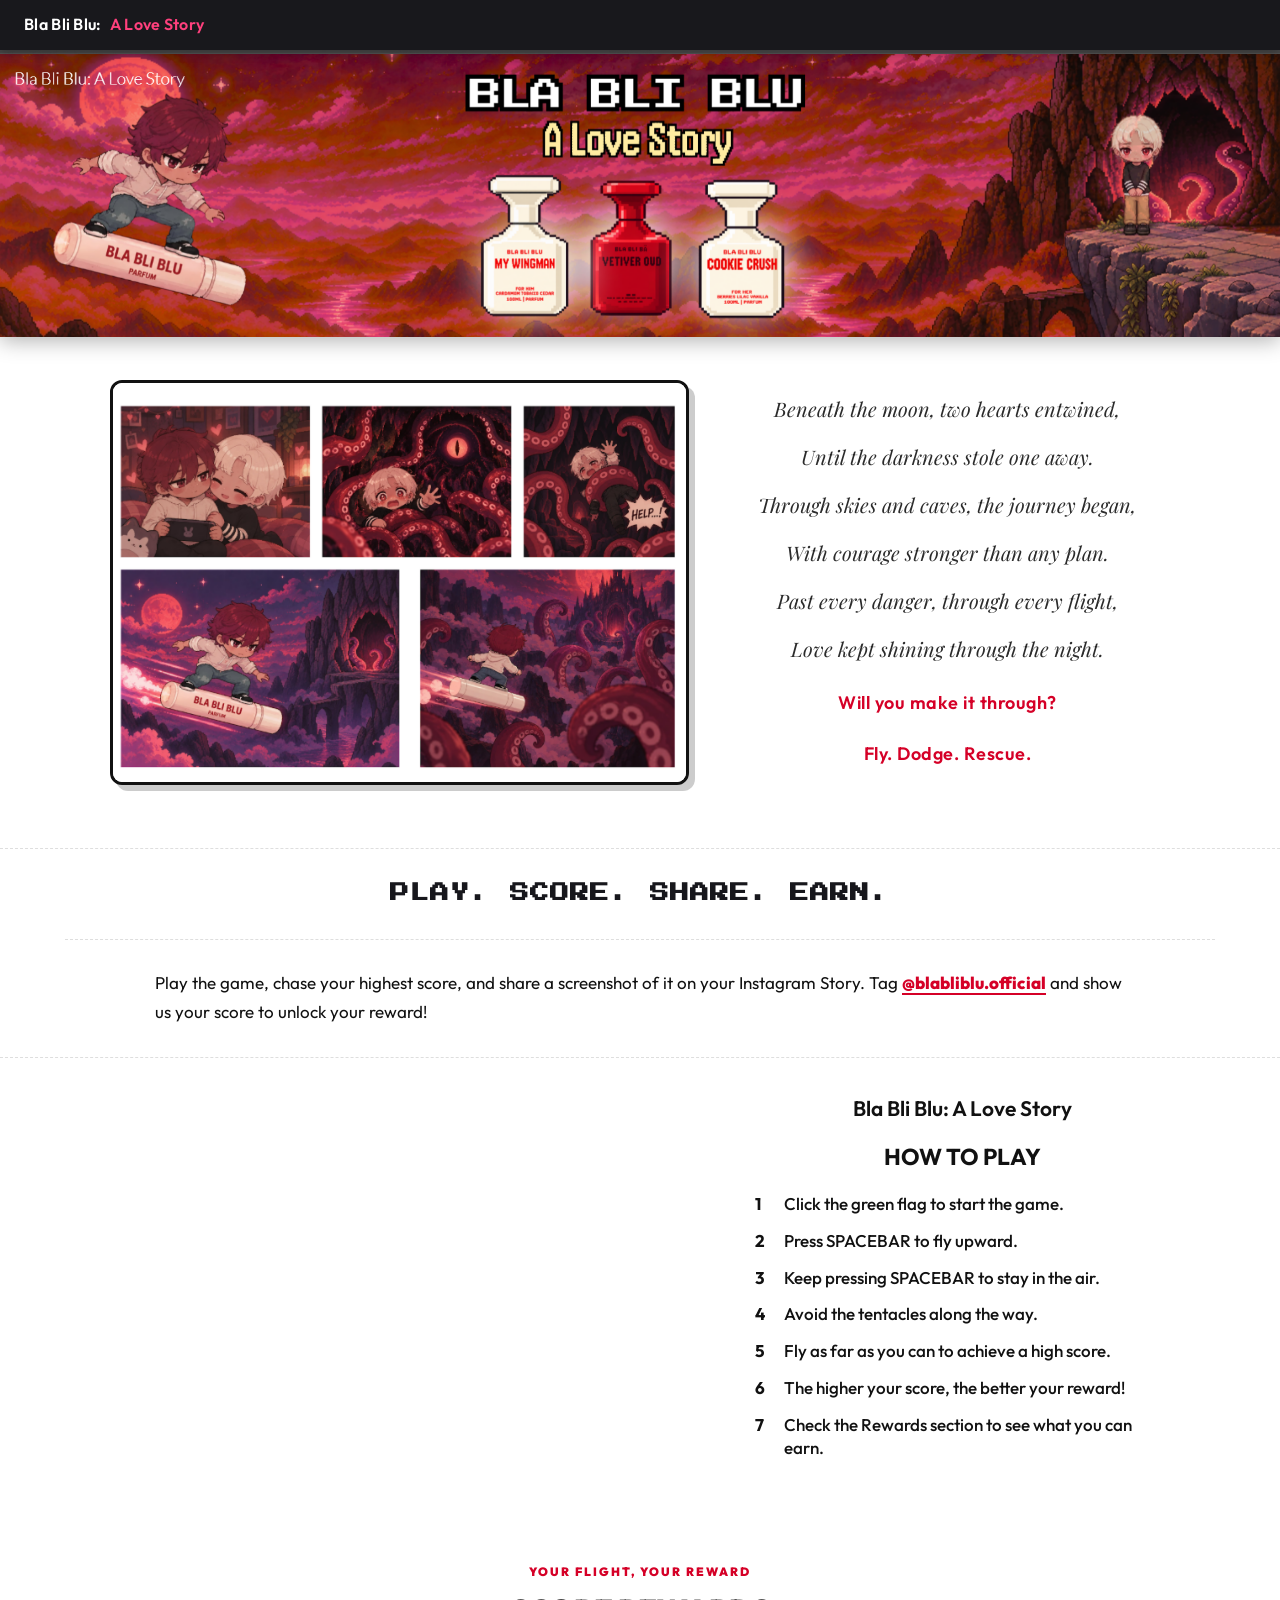
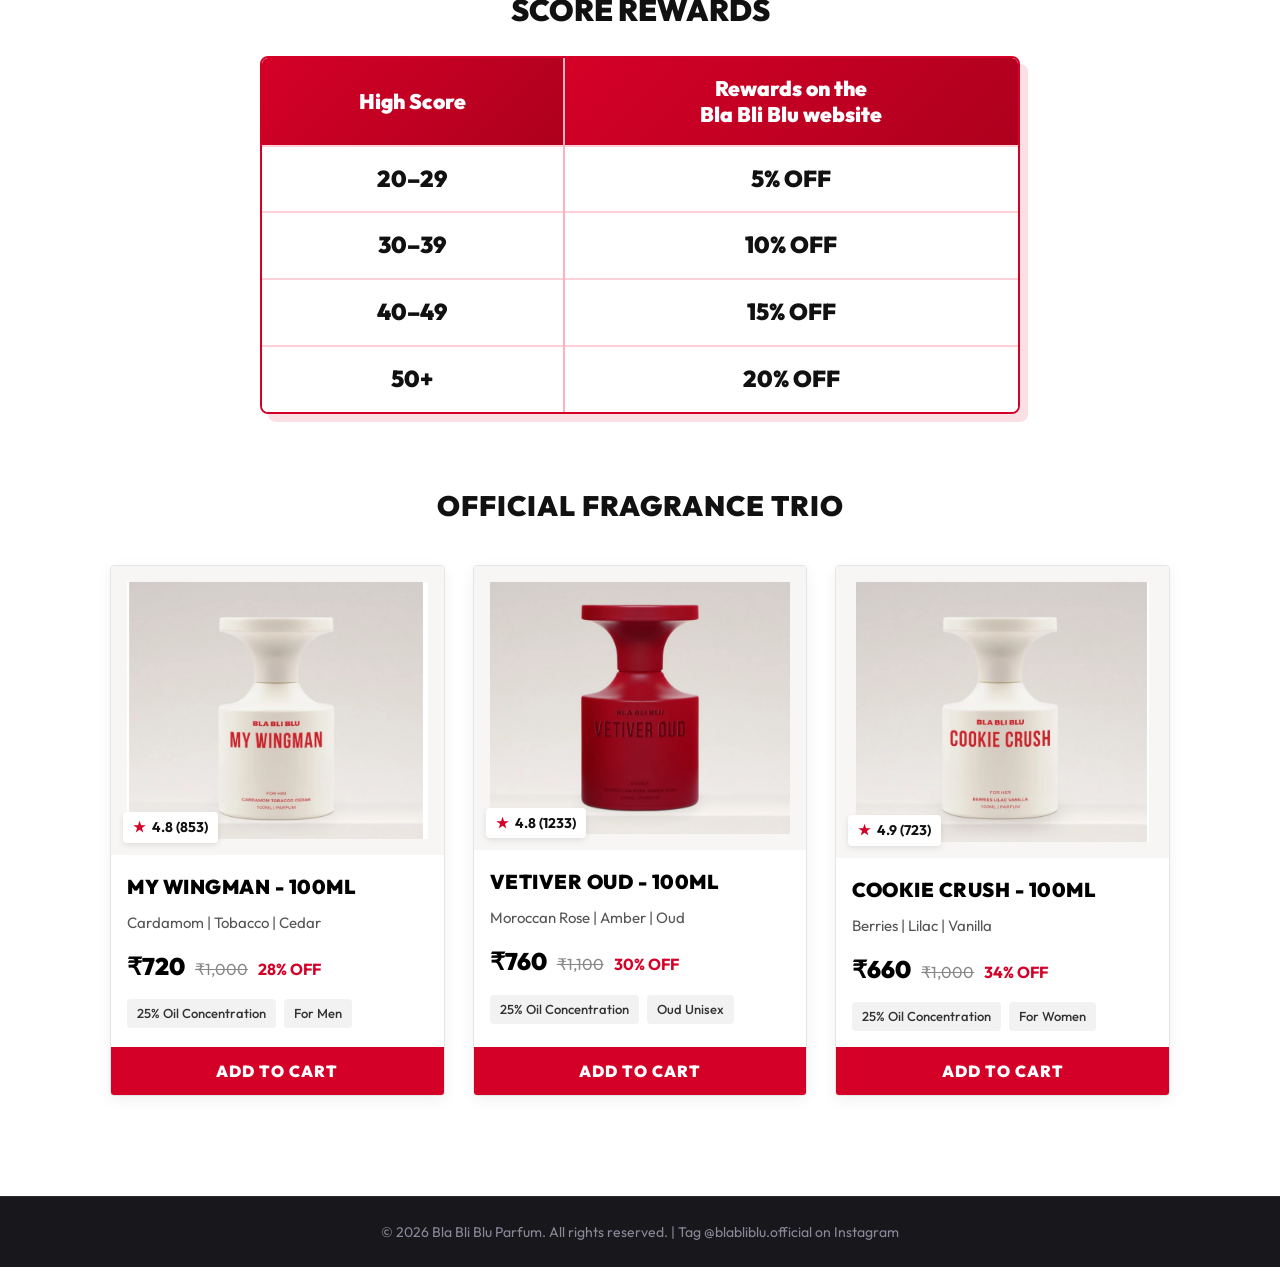
==== commit 0f46dee1: "Refactor game iframe structure and title Updated iframe title for better clarity and wrapped it in a" ====
--- a/index.html
+++ b/index.html
@@ -66,8 +66,17 @@
       </div>
 
       <div class="game-layout">
-        <div class="game-player">
-          <iframe title="Bla Bli Blu game" src="https://scratch.mit.edu/projects/1380101506/embed" allowtransparency="true" width="485" height="402" frameborder="0" scrolling="no" allowfullscreen></iframe>
+        <div class="game-frame">
+          <iframe
+            src="https://scratch.mit.edu/projects/1380101506/embed"
+            title="Bla Bli Blu: A Love Story Game"
+            allowtransparency="true"
+            width="485"
+            height="402"
+            frameborder="0"
+            scrolling="no"
+            allowfullscreen>
+          </iframe>
         </div>
 
         <aside class="game-guide" aria-labelledby="guide-title">
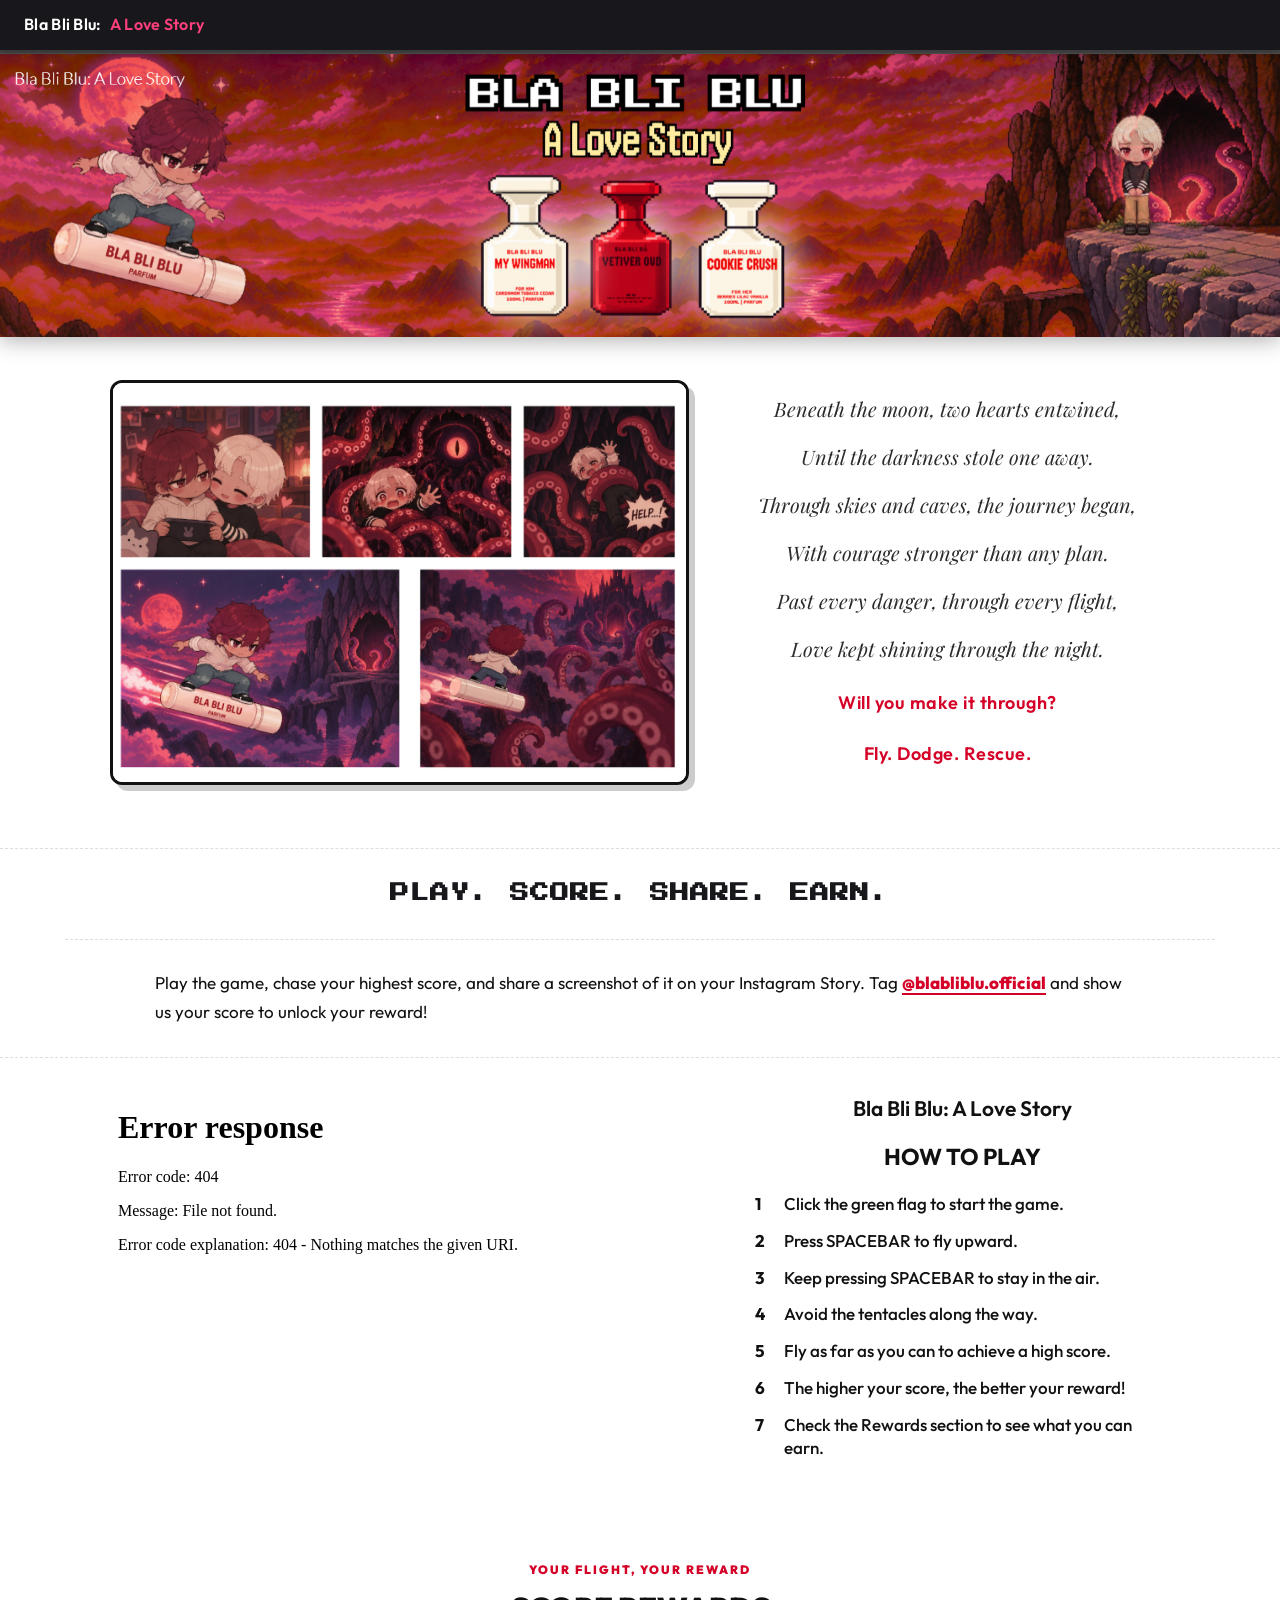
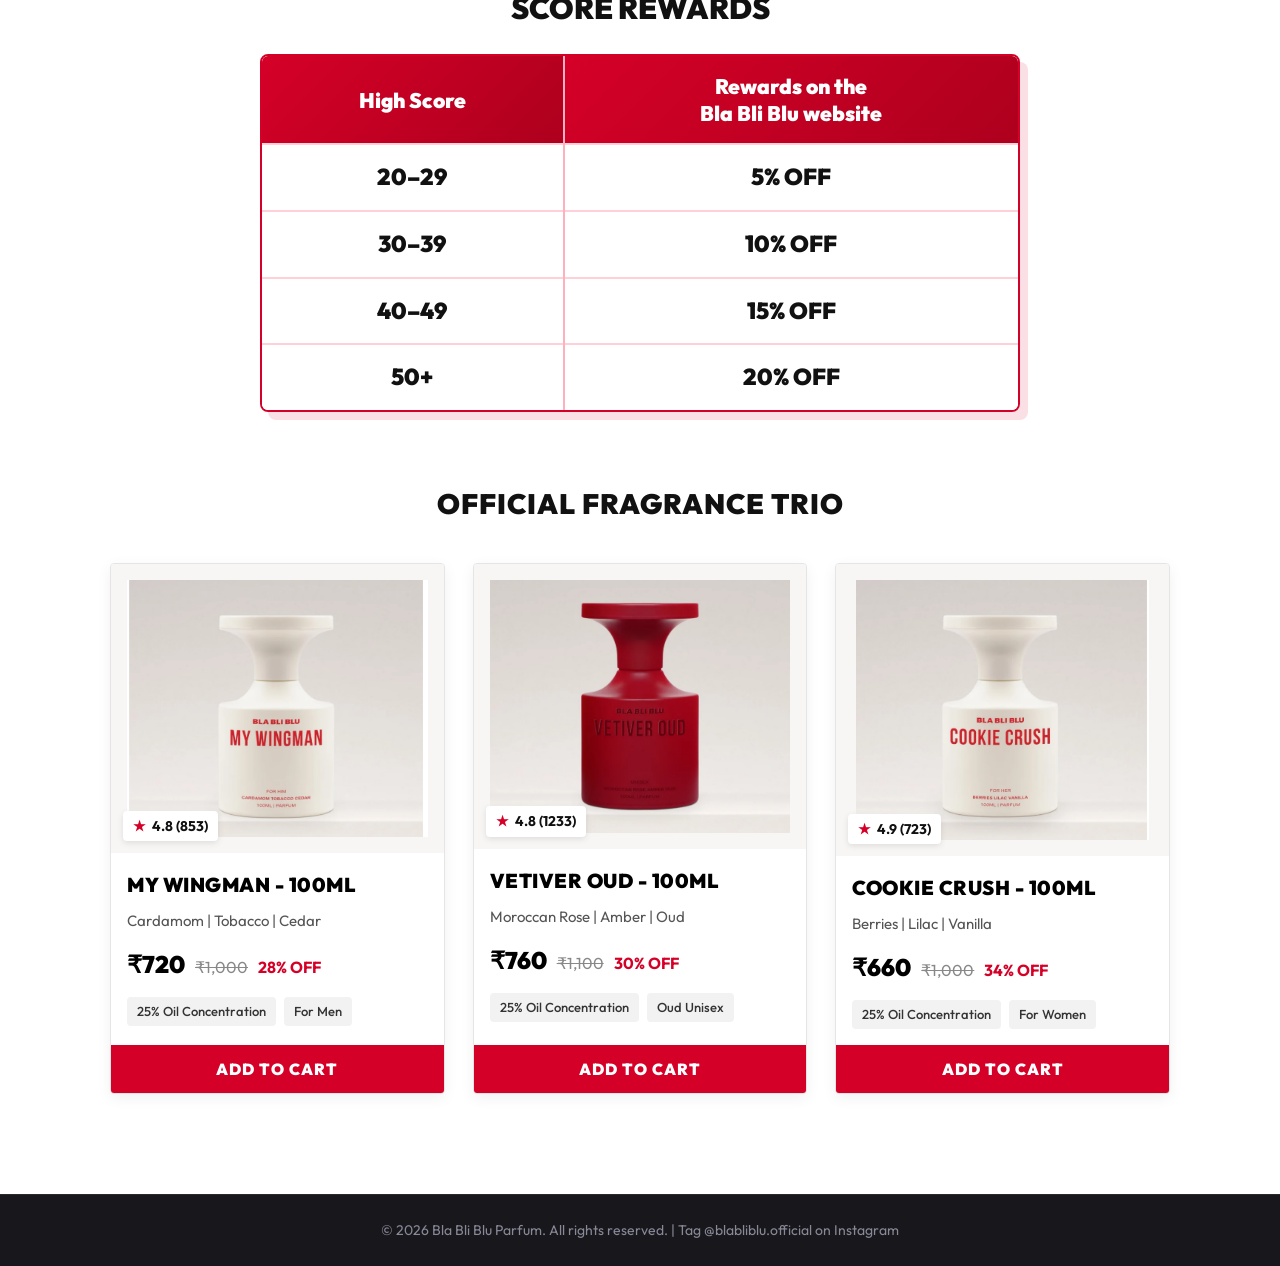
==== commit e2fbb61d: "Update game iframe source to local file Replaced embedded Scratch iframe with local game.html file." ====
--- a/index.html
+++ b/index.html
@@ -66,18 +66,15 @@
       </div>
 
       <div class="game-layout">
-        <div class="game-frame">
-          <iframe
-            src="https://scratch.mit.edu/projects/1380101506/embed"
-            title="Bla Bli Blu: A Love Story Game"
-            allowtransparency="true"
-            width="485"
-            height="402"
-            frameborder="0"
-            scrolling="no"
-            allowfullscreen>
-          </iframe>
-        </div>
+            <div class="game-frame">
+      <iframe
+        src="game.html"
+        title="Bla Bli Blu: A Love Story Game"
+        frameborder="0"
+        scrolling="no"
+        allowfullscreen>
+      </iframe>
+    </div>
 
         <aside class="game-guide" aria-labelledby="guide-title">
           <div class="guide-heading">
--- a/styles.css
+++ b/styles.css
@@ -289,6 +289,22 @@
 }
 
 /* Interactive Game Experience */
+.game-frame {
+  width: 100%;
+  max-width: 485px;
+  margin: 0 auto;
+  aspect-ratio: 485 / 402;
+  overflow: hidden;
+  border-radius: 16px;
+}
+
+.game-frame iframe {
+  width: 100%;
+  height: 100%;
+  border: 0;
+  display: block;
+}
+
 .game-experience {
   margin: 0 0 64px;
 }
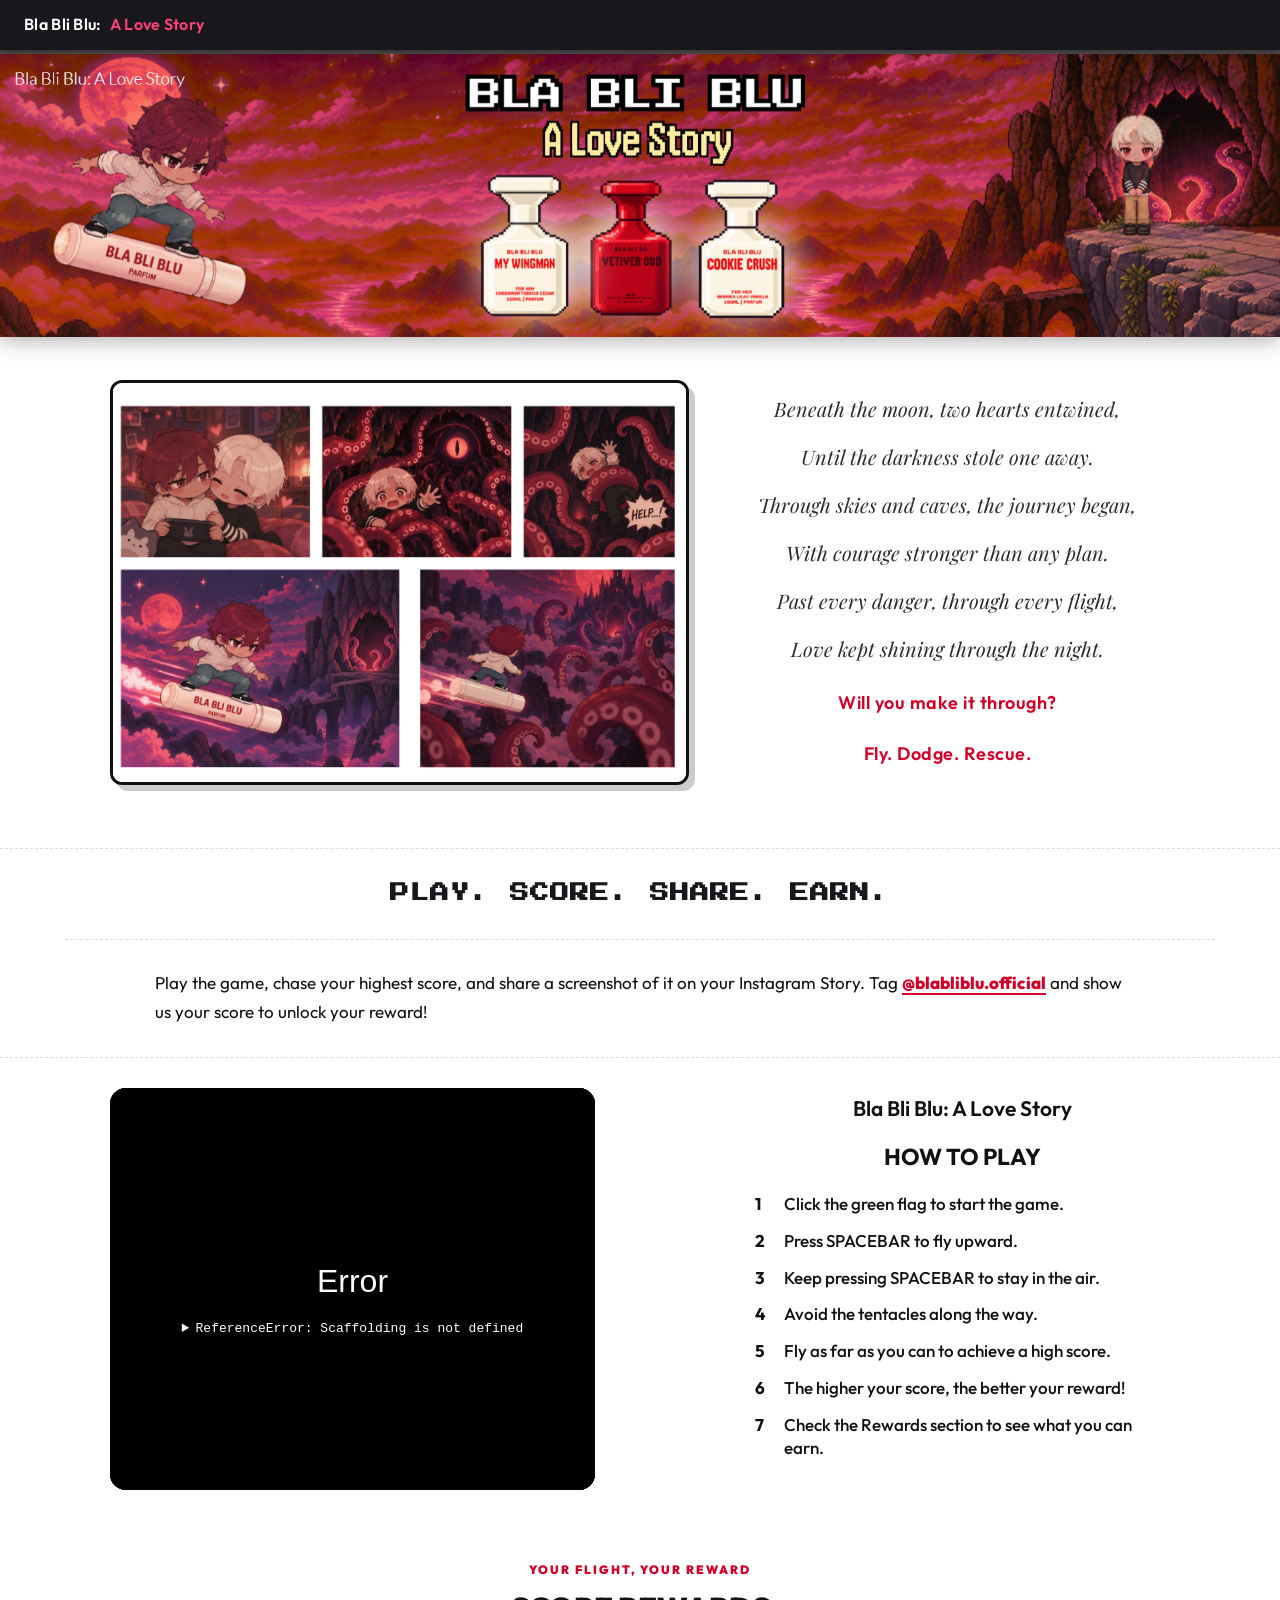
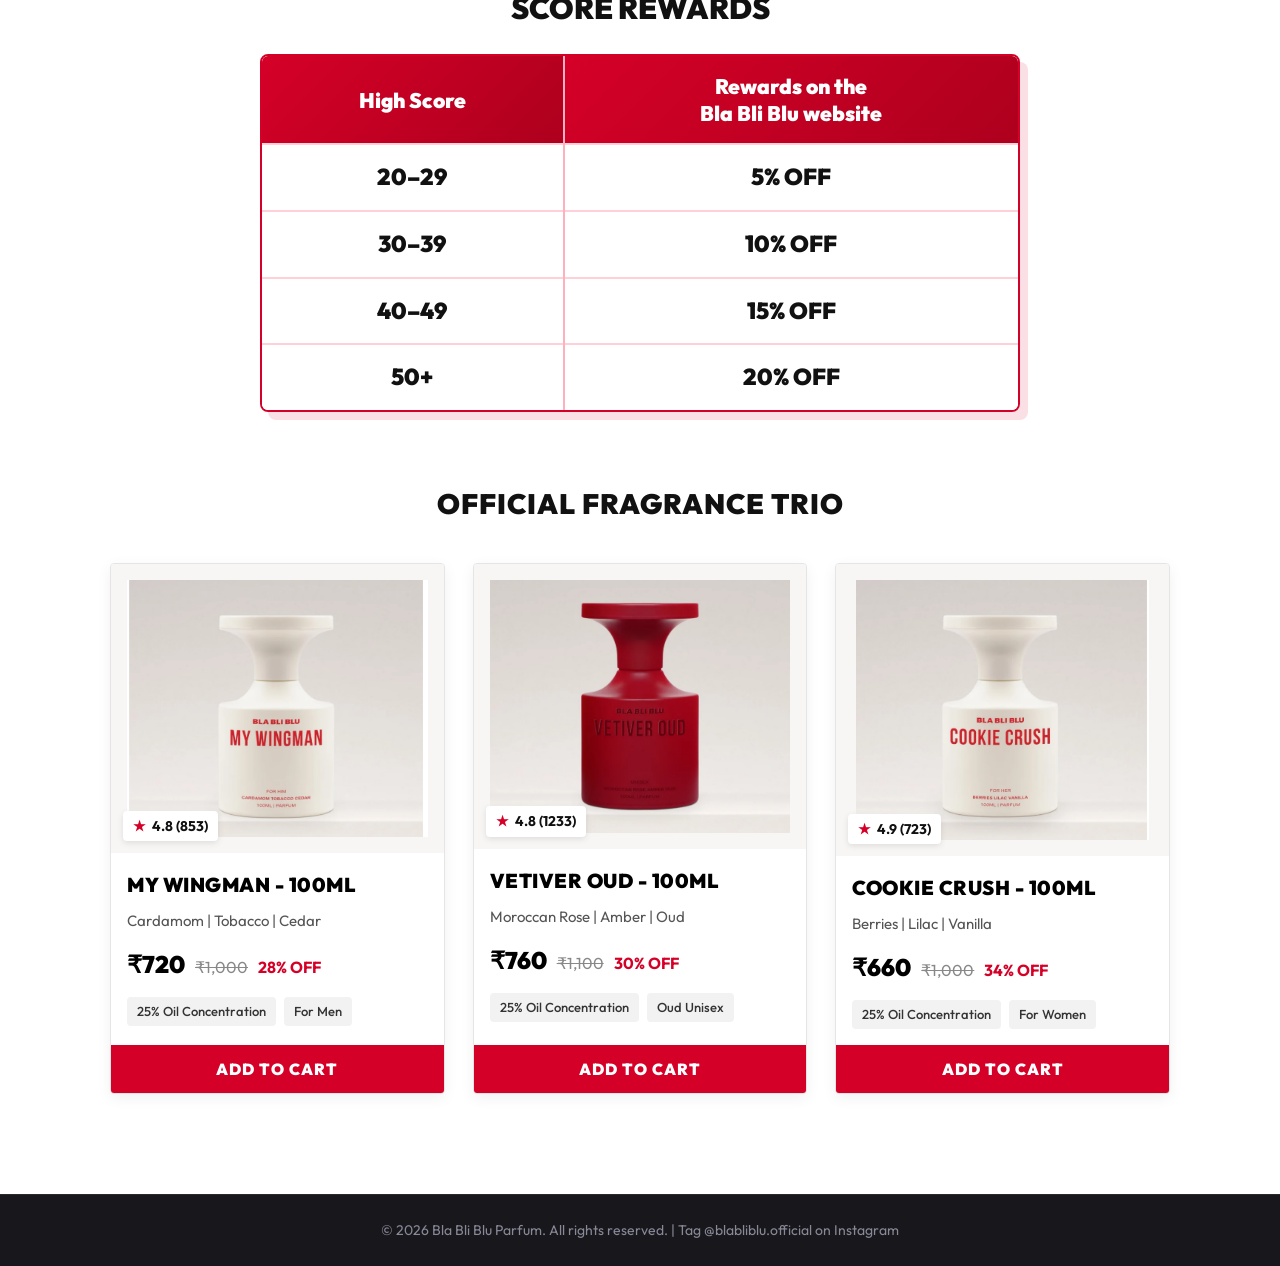
==== commit 6a74401a: "Fix iframe closing tag in index.html" ====
--- a/index.html
+++ b/index.html
@@ -73,7 +73,7 @@
         frameborder="0"
         scrolling="no"
         allowfullscreen>
-      </iframe>
+    </iframe>
     </div>
 
         <aside class="game-guide" aria-labelledby="guide-title">
--- a/styles.css
+++ b/styles.css
@@ -290,12 +290,13 @@
 
 /* Interactive Game Experience */
 .game-frame {
-  width: 100%;
-  max-width: 485px;
+  width: 485px;
+  max-width: 100%;
+  height: 402px;
   margin: 0 auto;
-  aspect-ratio: 485 / 402;
   overflow: hidden;
   border-radius: 16px;
+  background: #000;
 }
 
 .game-frame iframe {
@@ -303,6 +304,14 @@
   height: 100%;
   border: 0;
   display: block;
+}
+
+@media (max-width: 540px) {
+  .game-frame {
+    width: 100%;
+    height: auto;
+    aspect-ratio: 485 / 402;
+  }
 }
 
 .game-experience {
